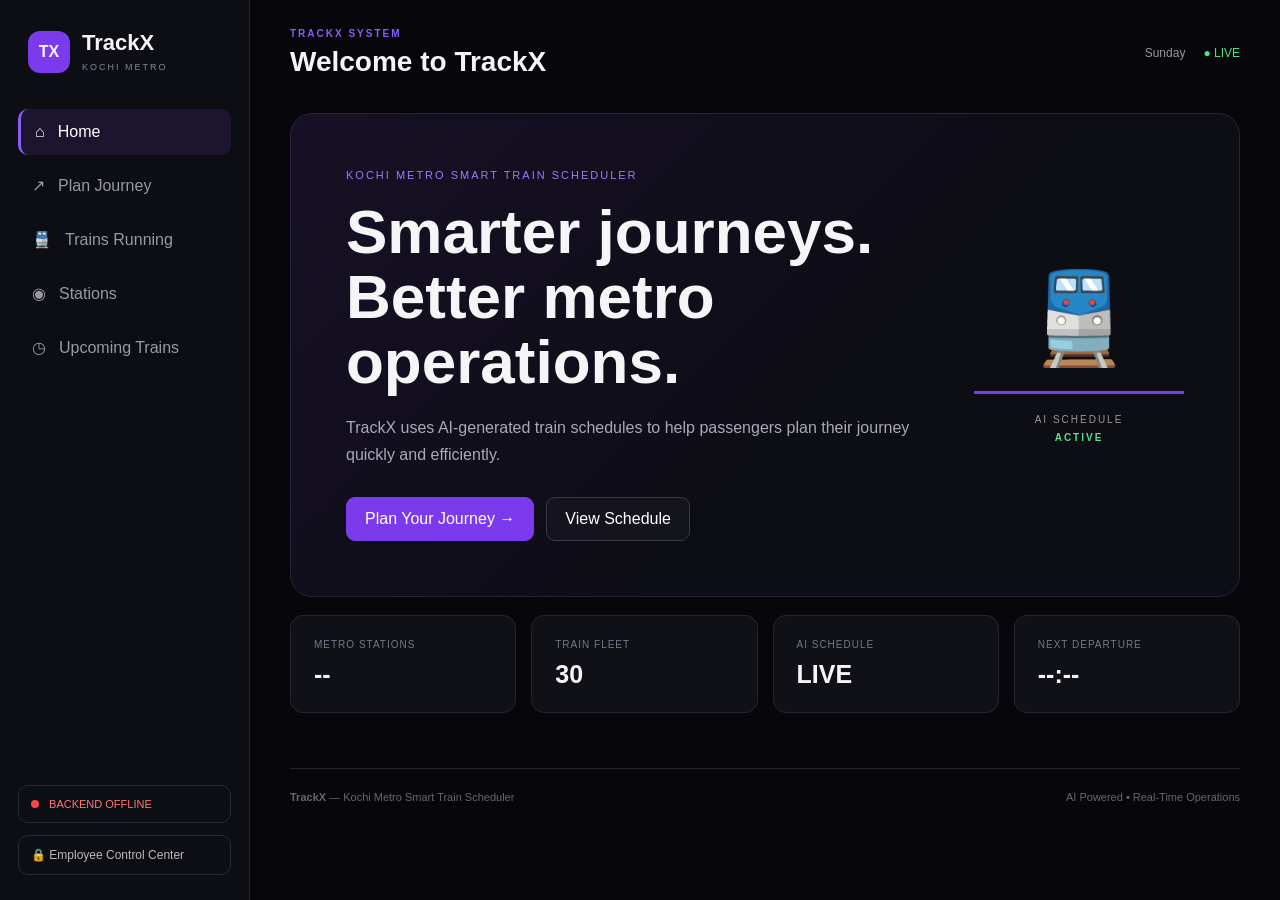
==== website/index.html @ 7462bb1c "TrackX complete metro scheduler website" ====
<!DOCTYPE html>
<html lang="en">

<head>
    <meta charset="UTF-8">
    <meta name="viewport" content="width=device-width, initial-scale=1.0">

    <title>TrackX — Kochi Metro Smart Scheduler</title>

    <link rel="stylesheet" href="style.css">
</head>

<body>

    <div class="app">

        <!-- SIDEBAR -->
        <aside class="sidebar">

            <div class="logo">
                <div class="logo-mark">TX</div>

                <div>
                    <h2>TrackX</h2>
                    <span>KOCHI METRO</span>
                </div>
            </div>

            <nav>

                <button class="nav-item active"
                        onclick="showSection('home')">
                    <span>⌂</span>
                    Home
                </button>

                <button class="nav-item"
                        onclick="showSection('journey')">
                    <span>↗</span>
                    Plan Journey
                </button>

                <button class="nav-item"
                        onclick="showSection('running')">
                    <span>🚆</span>
                    Trains Running
                </button>

                <button class="nav-item"
                        onclick="showSection('stations')">
                    <span>◉</span>
                    Stations
                </button>

                <button class="nav-item"
                        onclick="showSection('upcoming')">
                    <span>◷</span>
                    Upcoming Trains
                </button>

            </nav>

            <div class="sidebar-bottom">

                <div id="backendStatus"
                     class="backend-status checking">
                    <span class="status-dot"></span>
                    Checking backend...
                </div>

                <a href="employee/index.html"
                   class="employee-link">
                    🔒 Employee Control Center
                </a>

            </div>

        </aside>


        <!-- MAIN -->
        <main class="main">

            <header class="topbar">

                <div>
                    <div class="small-label">TRACKX SYSTEM</div>
                    <h1 id="pageTitle">Welcome to TrackX</h1>
                </div>

                <div class="top-info">
                    <span id="currentDay">Loading...</span>
                    <span>● LIVE</span>
                </div>

            </header>


            <!-- HOME -->
            <section id="home"
                     class="page-section active-section">

                <div class="hero">

                    <div class="hero-content">

                        <div class="eyebrow">
                            KOCHI METRO SMART TRAIN SCHEDULER
                        </div>

                        <h2>
                            Smarter journeys.
                            <br>
                            Better metro operations.
                        </h2>

                        <p>
                            TrackX uses AI-generated train schedules
                            to help passengers plan their journey
                            quickly and efficiently.
                        </p>

                        <div class="hero-buttons">

                            <button onclick="showSection('journey')"
                                    class="primary-btn">
                                Plan Your Journey →
                            </button>

                            <button onclick="showSection('upcoming')"
                                    class="secondary-btn">
                                View Schedule
                            </button>

                        </div>

                    </div>

                    <div class="hero-train">
                        <div class="train-icon">🚆</div>
                        <div class="train-line"></div>
                        <div class="hero-live">
                            AI SCHEDULE
                            <strong>ACTIVE</strong>
                        </div>
                    </div>

                </div>


                <div class="stats-grid">

                    <div class="stat-card">
                        <span>METRO STATIONS</span>
                        <strong id="stationCount">--</strong>
                    </div>

                    <div class="stat-card">
                        <span>TRAIN FLEET</span>
                        <strong id="fleetCount">30</strong>
                    </div>

                    <div class="stat-card">
                        <span>AI SCHEDULE</span>
                        <strong>LIVE</strong>
                    </div>

                    <div class="stat-card">
                        <span>NEXT DEPARTURE</span>
                        <strong id="nextDeparture">--:--</strong>
                    </div>

                </div>

            </section>


            <!-- JOURNEY -->
            <section id="journey"
                     class="page-section">

                <div class="section-heading">
                    <div>
                        <div class="small-label">PASSENGER SERVICE</div>
                        <h2>Plan Your Journey</h2>
                    </div>
                </div>

                <div class="journey-card">

                    <div class="field">

                        <label>FROM</label>

                        <select id="fromStation">
                            <option>
                                Loading stations...
                            </option>
                        </select>

                    </div>

                    <button class="swap-btn"
                            onclick="swapStations()">
                        ⇅
                    </button>

                    <div class="field">

                        <label>TO</label>

                        <select id="toStation">
                            <option>
                                Loading stations...
                            </option>
                        </select>

                    </div>

                    <div class="field">

                        <label>DAY</label>

                        <select id="journeyDay">
                            <option>Monday</option>
                            <option>Tuesday</option>
                            <option>Wednesday</option>
                            <option>Thursday</option>
                            <option>Friday</option>
                            <option>Saturday</option>
                            <option>Sunday</option>
                        </select>

                    </div>

                    <div class="field">

                        <label>TIME</label>

                        <input type="time"
                               id="journeyTime"
                               value="06:00">

                    </div>

                    <button class="primary-btn search-btn"
                            onclick="findTrains()">
                        Find Trains →
                    </button>

                </div>

                <div id="journeyMessage"
                     class="message">
                </div>

                <div id="trainResults"
                     class="results">
                </div>

            </section>


            <!-- RUNNING -->
            <section id="running"
                     class="page-section">

                <div class="section-heading">

                    <div>
                        <div class="small-label">LIVE OPERATIONS</div>
                        <h2>Trains Running</h2>
                    </div>

                    <button class="secondary-btn"
                            onclick="loadRunningTrains()">
                        ↻ Refresh
                    </button>

                </div>

                <div class="count-banner">
                    <span>Currently scheduled</span>
                    <strong id="runningCount">--</strong>
                </div>

                <div id="runningGrid"
                     class="train-grid">
                </div>

            </section>


            <!-- STATIONS -->
            <section id="stations"
                     class="page-section">

                <div class="section-heading">

                    <div>
                        <div class="small-label">KOCHI METRO NETWORK</div>
                        <h2>Metro Stations</h2>
                    </div>

                    <button class="secondary-btn"
                            onclick="loadStations()">
                        ↻ Refresh
                    </button>

                </div>

                <div class="station-summary">
                    <strong id="stationCount">--</strong>
                    <span>Stations connected to TrackX</span>
                </div>

                <div id="stationGrid"
                     class="station-grid">
                </div>

            </section>


            <!-- UPCOMING -->
            <section id="upcoming"
                     class="page-section">

                <div class="section-heading">

                    <div>
                        <div class="small-label">AI GENERATED TIMETABLE</div>
                        <h2>Upcoming Trains</h2>
                    </div>

                    <div class="day-selector">

                        <select id="scheduleDay"
                                onchange="loadUpcomingTrains()">

                            <option>Monday</option>
                            <option>Tuesday</option>
                            <option>Wednesday</option>
                            <option>Thursday</option>
                            <option>Friday</option>
                            <option>Saturday</option>
                            <option>Sunday</option>

                        </select>

                    </div>

                </div>

                <div id="upcomingList"
                     class="schedule-list">

                    <div class="loading">
                        Loading schedule...
                    </div>

                </div>

            </section>


            <footer>

                <div>
                    <strong>TrackX</strong>
                    — Kochi Metro Smart Train Scheduler
                </div>

                <div>
                    AI Powered • Real-Time Operations
                </div>

            </footer>

        </main>

    </div>

    <script src="script.js"></script>

</body>
</html>
---- website/style.css ----
* {
    box-sizing: border-box;
    margin: 0;
    padding: 0;
}

body {
    font-family: Arial, Helvetica, sans-serif;
    background: #07070b;
    color: #f5f5f7;
}

button,
select,
input {
    font: inherit;
}

button {
    cursor: pointer;
}

.app {
    min-height: 100vh;
    display: flex;
}

/* SIDEBAR */

.sidebar {
    width: 250px;
    min-height: 100vh;
    background: #0d0d14;
    border-right: 1px solid #242432;
    padding: 25px 18px;
    display: flex;
    flex-direction: column;
    position: fixed;
    left: 0;
    top: 0;
    bottom: 0;
}

.logo {
    display: flex;
    align-items: center;
    gap: 12px;
    padding: 5px 10px 35px;
}

.logo-mark {
    width: 42px;
    height: 42px;
    border-radius: 12px;
    display: grid;
    place-items: center;
    background: #7c3aed;
    font-weight: 800;
}

.logo h2 {
    font-size: 22px;
}

.logo span {
    font-size: 9px;
    color: #888899;
    letter-spacing: 2px;
}

nav {
    display: flex;
    flex-direction: column;
    gap: 7px;
}

.nav-item {
    border: 0;
    background: transparent;
    color: #9999a9;
    padding: 14px;
    border-radius: 10px;
    text-align: left;
    display: flex;
    gap: 13px;
    align-items: center;
}

.nav-item:hover,
.nav-item.active {
    background: #1d1530;
    color: white;
}

.nav-item.active {
    border-left: 3px solid #8b5cf6;
}

.sidebar-bottom {
    margin-top: auto;
}

.backend-status {
    padding: 12px;
    border-radius: 10px;
    font-size: 11px;
    margin-bottom: 12px;
    border: 1px solid #272735;
}

.status-dot {
    display: inline-block;
    width: 8px;
    height: 8px;
    border-radius: 50%;
    margin-right: 7px;
    background: #777;
}

.backend-status.online {
    color: #7ff0aa;
}

.backend-status.online .status-dot {
    background: #32d583;
}

.backend-status.offline {
    color: #ff7777;
}

.backend-status.offline .status-dot {
    background: #ff4444;
}

.employee-link {
    display: block;
    text-decoration: none;
    color: #bbb;
    border: 1px solid #292938;
    padding: 12px;
    border-radius: 10px;
    font-size: 12px;
}

.employee-link:hover {
    color: white;
    border-color: #7c3aed;
}

/* MAIN */

.main {
    margin-left: 250px;
    width: calc(100% - 250px);
    padding: 28px 40px;
    min-height: 100vh;
}

.topbar {
    display: flex;
    justify-content: space-between;
    align-items: center;
    margin-bottom: 35px;
}

.small-label {
    color: #8b5cf6;
    font-size: 10px;
    font-weight: bold;
    letter-spacing: 2px;
    margin-bottom: 7px;
}

.topbar h1 {
    font-size: 28px;
}

.top-info {
    display: flex;
    gap: 18px;
    color: #999;
    font-size: 12px;
}

.top-info span:last-child {
    color: #52e08b;
}

/* SECTIONS */

.page-section {
    display: none;
}

.active-section {
    display: block;
}

/* HERO */

.hero {
    min-height: 400px;
    background: linear-gradient(
        135deg,
        #171026,
        #0d0d14 60%
    );
    border: 1px solid #29223d;
    border-radius: 22px;
    padding: 55px;
    display: flex;
    align-items: center;
    justify-content: space-between;
}

.eyebrow {
    color: #9b7bff;
    font-size: 11px;
    letter-spacing: 2px;
    margin-bottom: 18px;
}

.hero h2 {
    font-size: clamp(34px, 5vw, 62px);
    line-height: 1.05;
    margin-bottom: 20px;
}

.hero p {
    max-width: 600px;
    color: #aaa9b8;
    line-height: 1.7;
}

.hero-buttons {
    display: flex;
    gap: 12px;
    margin-top: 28px;
}

.primary-btn,
.secondary-btn {
    border-radius: 9px;
    padding: 12px 18px;
    border: 1px solid #38384a;
    color: white;
}

.primary-btn {
    background: #7c3aed;
    border-color: #7c3aed;
}

.primary-btn:hover {
    background: #8b5cf6;
}

.secondary-btn {
    background: #14141d;
}

.secondary-btn:hover {
    border-color: #7c3aed;
}

.hero-train {
    text-align: center;
    min-width: 210px;
}

.train-icon {
    font-size: 90px;
}

.train-line {
    height: 3px;
    background: #7c3aed;
    margin: 20px 0;
}

.hero-live {
    font-size: 10px;
    color: #999;
    letter-spacing: 2px;
}

.hero-live strong {
    display: block;
    color: #54e38c;
    margin-top: 7px;
}

/* STATS */

.stats-grid {
    display: grid;
    grid-template-columns: repeat(4, 1fr);
    gap: 15px;
    margin-top: 18px;
}

.stat-card {
    background: #101017;
    border: 1px solid #252532;
    padding: 23px;
    border-radius: 13px;
}

.stat-card span {
    display: block;
    color: #777789;
    font-size: 10px;
    letter-spacing: 1px;
    margin-bottom: 10px;
}

.stat-card strong {
    font-size: 25px;
}

/* HEADINGS */

.section-heading {
    display: flex;
    justify-content: space-between;
    align-items: center;
    margin-bottom: 22px;
}

.section-heading h2 {
    font-size: 32px;
}

/* JOURNEY */

.journey-card {
    background: #101017;
    border: 1px solid #282836;
    padding: 25px;
    border-radius: 15px;
    display: grid;
    grid-template-columns: 1fr 45px 1fr 150px 150px auto;
    gap: 12px;
    align-items: end;
}

.field label {
    display: block;
    color: #777789;
    font-size: 10px;
    margin-bottom: 8px;
}

.field select,
.field input,
.day-selector select {
    width: 100%;
    background: #171720;
    color: white;
    border: 1px solid #30303d;
    border-radius: 8px;
    padding: 12px;
    outline: none;
}

.field select:focus,
.field input:focus {
    border-color: #7c3aed;
}

.swap-btn {
    width: 42px;
    height: 42px;
    border: 1px solid #363644;
    background: #171720;
    color: white;
    border-radius: 8px;
}

.search-btn {
    height: 43px;
}

.message {
    min-height: 25px;
    margin: 15px 0;
    font-size: 13px;
}

.message.success {
    color: #55dd8b;
}

.message.error {
    color: #ff6f6f;
}

.results {
    display: flex;
    flex-direction: column;
    gap: 10px;
}

.train-result {
    background: #111119;
    border: 1px solid #292936;
    border-radius: 12px;
    padding: 18px;
    display: grid;
    grid-template-columns: 100px 1fr 150px 100px;
    align-items: center;
    gap: 15px;
}

.result-time {
    font-size: 23px;
    font-weight: bold;
}

.train-name {
    font-weight: bold;
}

.route {
    color: #858594;
    font-size: 12px;
    margin-top: 5px;
}

.active-badge {
    background: #163c29;
    color: #55e38d;
    border-radius: 20px;
    padding: 6px 10px;
    font-size: 9px;
}

/* COUNT */

.count-banner,
.station-summary {
    background: #111119;
    border: 1px solid #292936;
    padding: 18px;
    border-radius: 12px;
    margin-bottom: 18px;
}

.count-banner {
    display: flex;
    justify-content: space-between;
}

.count-banner strong {
    color: #9b7bff;
}

/* TRAIN GRID */

.train-grid {
    display: grid;
    grid-template-columns: repeat(3, 1fr);
    gap: 15px;
}

.train-card {
    background: #111119;
    border: 1px solid #292936;
    border-radius: 13px;
    padding: 20px;
}

.train-card-top {
    display: flex;
    justify-content: space-between;
}

.train-card h3 {
    font-size: 17px;
}

.train-badge {
    font-size: 9px;
    color: #55df8c;
    background: #153424;
    padding: 6px 9px;
    border-radius: 20px;
}

.train-route {
    color: #9999a8;
    margin: 22px 0;
    font-size: 13px;
}

.train-departure {
    border-top: 1px solid #282833;
    padding-top: 15px;
    display: flex;
    justify-content: space-between;
    align-items: center;
}

.train-departure span {
    color: #777;
    font-size: 9px;
}

.train-departure strong {
    font-size: 20px;
}

/* STATIONS */

.station-grid {
    display: grid;
    grid-template-columns: repeat(4, 1fr);
    gap: 12px;
}

.station-card {
    background: #111119;
    border: 1px solid #292936;
    border-radius: 12px;
    padding: 18px;
}

.station-number {
    color: #7d5de7;
    font-size: 9px;
    letter-spacing: 1px;
    margin-bottom: 13px;
}

/* SCHEDULE */

.schedule-list {
    border: 1px solid #292936;
    border-radius: 13px;
    overflow: hidden;
}

.schedule-row {
    display: grid;
    grid-template-columns: 100px 120px 1fr 1fr 100px;
    padding: 15px 18px;
    border-bottom: 1px solid #242430;
    background: #111119;
    align-items: center;
}

.schedule-row:last-child {
    border-bottom: 0;
}

.schedule-time {
    color: #a685ff;
    font-weight: bold;
}

.schedule-train {
    font-weight: bold;
}

.schedule-route {
    color: #9999a8;
    font-size: 12px;
}

.schedule-status {
    color: #54dd8b;
    font-size: 9px;
}

/* STATES */

.loading,
.empty-state {
    padding: 45px;
    text-align: center;
    color: #888897;
    background: #111119;
    border: 1px solid #292936;
    border-radius: 12px;
}

.empty-state h3 {
    color: white;
    margin: 10px 0;
}

.empty-state p {
    font-size: 12px;
}

/* FOOTER */

footer {
    margin-top: 55px;
    padding: 22px 0;
    border-top: 1px solid #252532;
    color: #666674;
    font-size: 11px;
    display: flex;
    justify-content: space-between;
}

/* MOBILE */

@media (max-width: 1100px) {

    .journey-card {
        grid-template-columns: 1fr 1fr;
    }

    .swap-btn {
        display: none;
    }

    .train-grid {
        grid-template-columns: repeat(2, 1fr);
    }

    .station-grid {
        grid-template-columns: repeat(3, 1fr);
    }

}

@media (max-width: 750px) {

    .sidebar {
        width: 100%;
        height: auto;
        min-height: auto;
        position: relative;
    }

    .app {
        display: block;
    }

    .main {
        margin-left: 0;
        width: 100%;
        padding: 20px;
    }

    .sidebar-bottom {
        margin-top: 20px;
    }

    .stats-grid,
    .train-grid,
    .station-grid {
        grid-template-columns: 1fr;
    }

    .hero {
        padding: 30px;
    }

    .hero-train {
        display: none;
    }

    .train-result,
    .schedule-row {
        grid-template-columns: 1fr;
        gap: 8px;
    }

    footer {
        flex-direction: column;
        gap: 10px;
    }

}
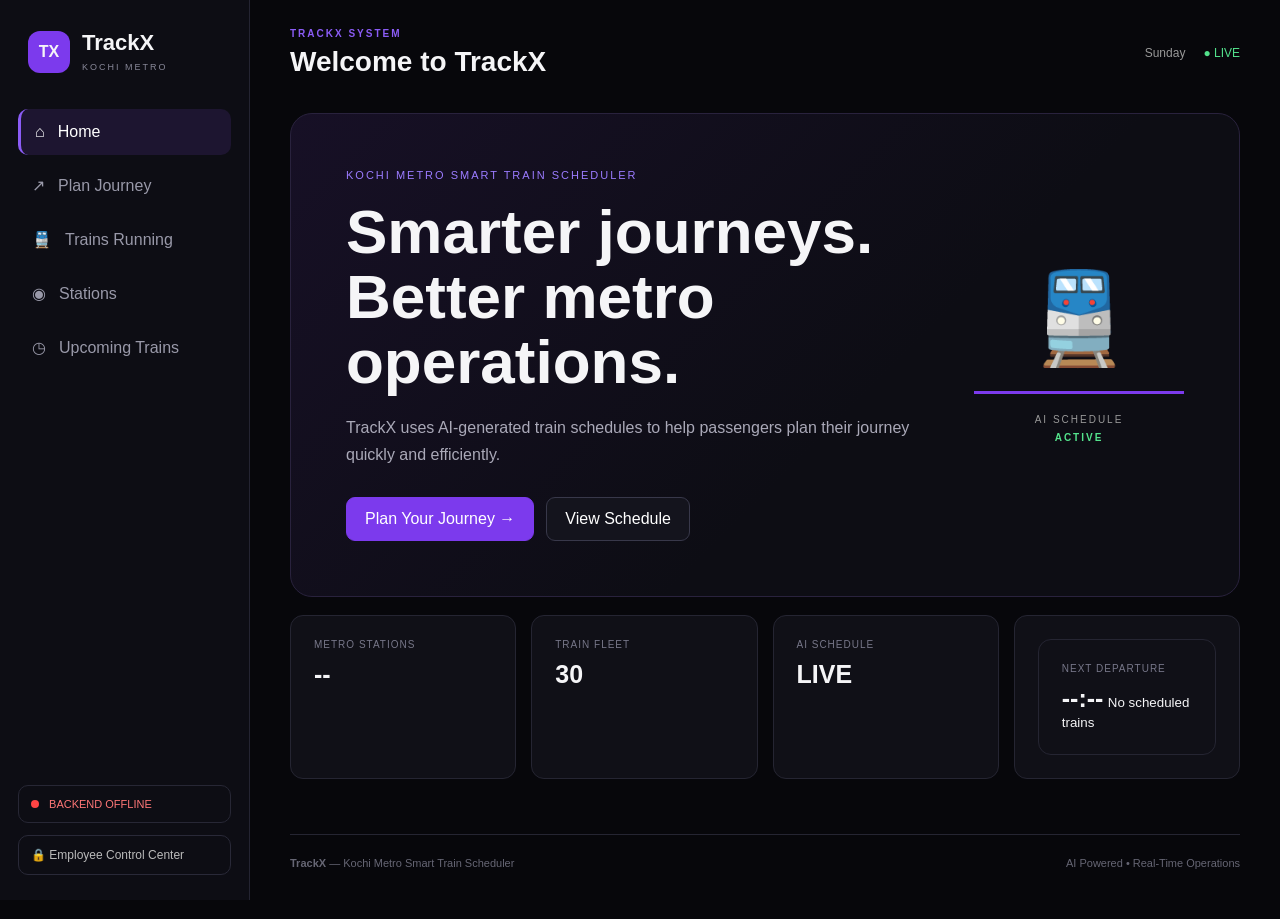
==== commit 94a304d1: "Update TrackX return train schedules and frontend" ====
--- a/website/index.html
+++ b/website/index.html
@@ -165,12 +165,17 @@
                         <strong>LIVE</strong>
                     </div>
 
-                    <div class="stat-card">
-                        <span>NEXT DEPARTURE</span>
-                        <strong id="nextDeparture">--:--</strong>
-                    </div>
-
-                </div>
+                   <div class="stat-card">
+   <div class="stat-card">
+    <span>NEXT DEPARTURE</span>
+
+    <strong id="nextDeparture">--:--</strong>
+
+    <small id="nextDepartureRoute">
+        Waiting for schedule...
+    </small>
+</div>
+         </div>
 
             </section>
 
